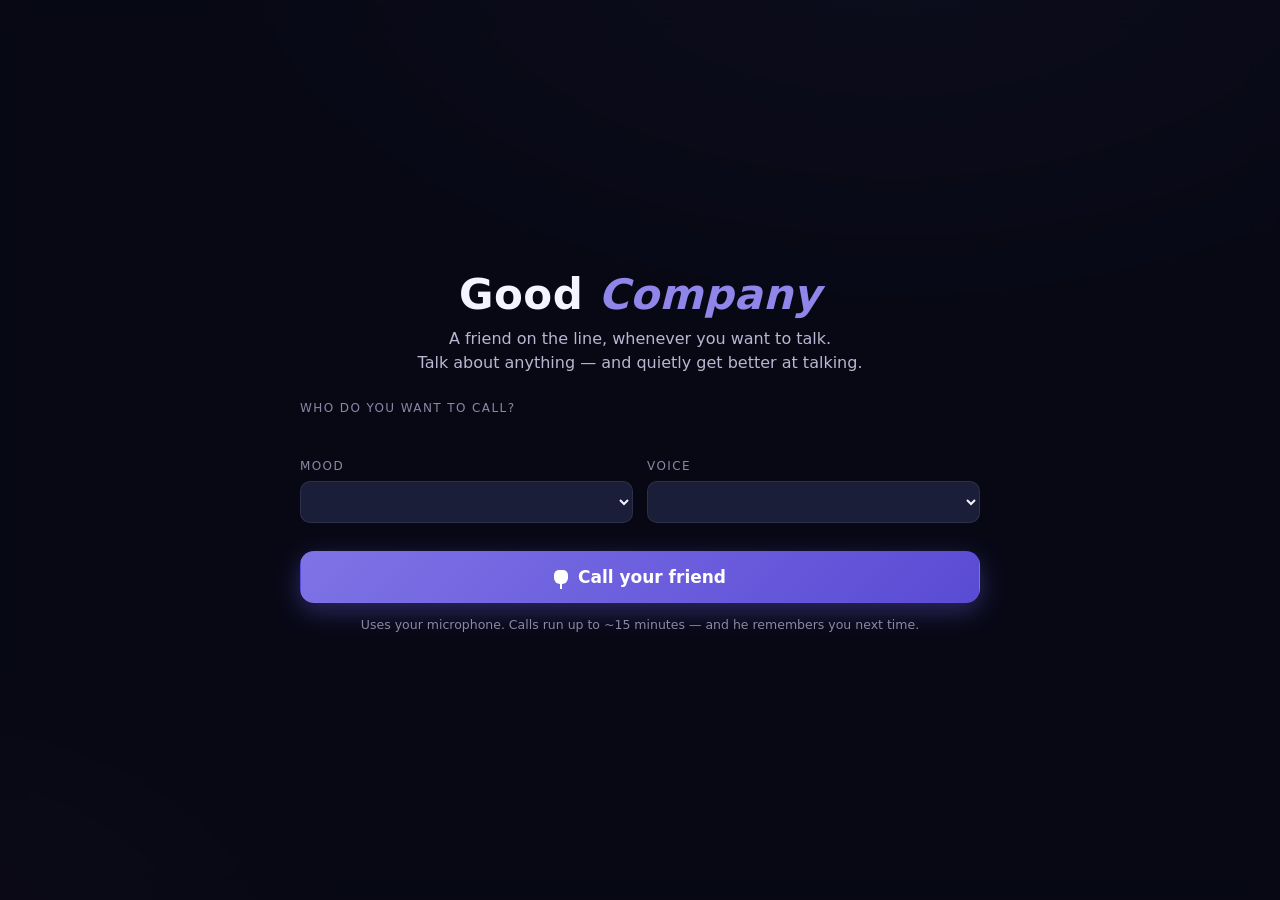
==== charisma-coach/frontend/index.html @ cf8d1d34 "Good Company: containerize for permanent hosting Adds a Dockerfile that runs the real FastAPI backen" ====
<!DOCTYPE html>
<html lang="en">
<head>
<meta charset="UTF-8" />
<meta name="viewport" content="width=device-width, initial-scale=1.0" />
<title>Good Company — a friend on the line</title>
<link rel="stylesheet" href="styles.css" />
<link rel="icon" href="data:image/svg+xml,<svg xmlns='http://www.w3.org/2000/svg' viewBox='0 0 100 100'><text y='.9em' font-size='90'>🎙️</text></svg>" />
</head>
<body>

<!-- ======================= SETUP OVERLAY ======================= -->
<div id="setup" class="overlay">
  <div class="setup-card">
    <div class="brand">
      <h1>Good <em>Company</em></h1>
      <p class="sub">A friend on the line, whenever you want to talk.<br/>
      Talk about anything — and quietly get better at talking.</p>
    </div>

    <div class="field">
      <label class="field-label">Who do you want to call?</label>
      <div id="persona-cards" class="persona-cards"><!-- filled from /api/config --></div>
    </div>

    <div class="field-row">
      <div class="field">
        <label class="field-label" for="scenario">Mood</label>
        <select id="scenario"></select>
      </div>
      <div class="field">
        <label class="field-label" for="voice">Voice</label>
        <select id="voice"></select>
      </div>
    </div>

    <div class="field hidden" id="passcode-field">
      <label class="field-label" for="passcode">Door code</label>
      <input id="passcode" type="password" inputmode="text" placeholder="the code you were given" autocomplete="current-password" />
    </div>

    <button id="start-btn" class="btn btn-primary btn-big">
      <span class="mic-glyph" aria-hidden="true"></span> <span id="start-label">Call your friend</span>
    </button>
    <p id="setup-note" class="setup-note">Uses your microphone. Calls run up to ~15 minutes — and he remembers you next time.</p>
  </div>
</div>

<!-- ======================= MAIN APP ======================= -->
<div id="app" class="app hidden">
  <header class="topbar">
    <div class="brand-inline">
      <span class="brand-name">Good <em>Company</em></span>
    </div>
    <div class="session-meta">
      <span id="coach-chip" class="chip chip-coach">—</span>
      <span id="scenario-chip" class="chip">—</span>
      <span id="timer" class="chip chip-timer" aria-label="session time">0:00</span>
      <span id="conn-status" class="chip chip-status" data-state="connecting">connecting…</span>
    </div>
  </header>

  <main class="layout">
    <!-- ------------ THE STAGE ------------ -->
    <section class="stage" aria-label="conversation stage">
      <div id="character" class="character-stage"></div>

      <div class="captions" aria-live="polite">
        <div id="caption-coach" class="caption caption-coach hidden">
          <span class="caption-who" id="caption-coach-name">COACH</span>
          <span class="caption-text"></span>
        </div>
        <div id="caption-user" class="caption caption-user hidden">
          <span class="caption-who">YOU</span>
          <span class="caption-text"></span>
        </div>
      </div>

      <div class="stage-controls">
        <button id="mute-btn" class="btn btn-round" title="Mute microphone" aria-pressed="false">
          <span class="mic-glyph"></span>
        </button>
        <button id="coach-read-btn" class="btn btn-pill" title="He'll tell you honestly, as a friend">
          How am I coming across?
        </button>
        <button id="end-btn" class="btn btn-pill btn-danger" title="Hang up and get his recap of the talk">
          Wrap up
        </button>
      </div>

      <form id="text-form" class="text-form" autocomplete="off">
        <input id="text-input" type="text" placeholder="…or type a line instead of speaking" />
      </form>
    </section>

    <!-- ------------ THE BOOTH (HUD) ------------ -->
    <aside class="booth" aria-label="charisma analysis">
      <nav class="booth-tabs" role="tablist">
        <button class="tab active" data-tab="coaching" role="tab">Vibes</button>
        <button class="tab" data-tab="transcript" role="tab">Transcript</button>
        <button class="tab" data-tab="history" role="tab">History</button>
      </nav>

      <div id="tab-coaching" class="tab-panel active" role="tabpanel">
        <div class="stat-tile viz-root">
          <div class="stat-label">Your vibe</div>
          <div class="stat-row">
            <div id="overall-value" class="stat-value">—</div>
            <div id="overall-delta" class="stat-delta"></div>
            <svg id="spark" class="spark" viewBox="0 0 120 36" preserveAspectRatio="none" aria-label="charisma trend"></svg>
          </div>
          <div class="stat-foot"><span id="turns-analyzed">0 turns analyzed</span> · <span id="filler-total">0 fillers</span></div>
        </div>

        <div id="meters" class="meters viz-root"><!-- six dimension meters --></div>

        <div class="feed-head">
          <span>Nudges — steal these</span>
          <span class="legend">
            <span class="key"><i class="dot dot-brand"></i>Brand</span>
            <span class="key"><i class="dot dot-ferguson"></i>Ferguson</span>
          </span>
        </div>
        <div id="feed" class="feed">
          <div class="feed-empty">Talk for a sentence or two and little nudges will start appearing here — tricks from the great charmers, matched to what you just said.</div>
        </div>
      </div>

      <div id="tab-transcript" class="tab-panel" role="tabpanel">
        <div id="transcript" class="transcript">
          <div class="feed-empty">Nothing yet — the conversation lands here as you go.</div>
        </div>
      </div>

      <div id="tab-history" class="tab-panel" role="tabpanel">
        <div class="table-wrap">
          <table id="history-table" class="history-table">
            <thead><tr>
              <th>Turn</th><th>Energy</th><th>Wit</th><th>Curiosity</th><th>Story</th><th>Confidence</th><th>Presence</th><th>Overall</th>
            </tr></thead>
            <tbody></tbody>
          </table>
          <div class="feed-empty" id="history-empty">Scored turns appear here as a table.</div>
        </div>
      </div>
    </aside>
  </main>

  <div id="toast" class="toast hidden"></div>
</div>

<!-- ======================= DEBRIEF OVERLAY ======================= -->
<div id="debrief" class="overlay hidden">
  <div class="debrief-card">
    <div class="debrief-head">
      <h2>The recap</h2>
      <div class="debrief-actions">
        <button id="debrief-copy" class="btn btn-pill">Copy</button>
        <button id="debrief-again" class="btn btn-pill btn-primary">Call again</button>
        <button id="debrief-close" class="btn btn-round" title="Close">✕</button>
      </div>
    </div>
    <div id="debrief-body" class="debrief-body"><div class="debrief-loading">He's thinking back over your talk…</div></div>
  </div>
</div>

<script src="audio.js"></script>
<script src="character.js"></script>
<script src="hud.js"></script>
<script src="app.js"></script>
</body>
</html>
---- charisma-coach/frontend/styles.css ----
/* ==========================================================================
   Charisma Gym — dark stage theme
   Data-viz roles follow the validated palette (dark surface #14162b):
   accent violet #9085e9 · Brand magenta #d55181 · Ferguson amber #c98500
   ========================================================================== */

:root {
  color-scheme: dark;
  --page:            #0b0d1d;
  --surface-1:       #14162b;   /* chart/panel surface (validator surface) */
  --surface-2:       #1b1e38;
  --text-primary:    #f4f3ff;
  --text-secondary:  #b9b7d1;
  --text-muted:      #8a88a6;
  --hairline:        rgba(255,255,255,0.08);
  --grid:            #262946;

  --accent:          #9085e9;   /* series: scores, coach */
  --accent-soft:     rgba(144,133,233,0.16);
  --brand-c:         #d55181;   /* Brand-school tag */
  --ferguson-c:      #c98500;   /* Ferguson-school tag */
  --user-c:          #c98500;   /* user's presence on stage (amber) */
  --good:            #0ca30c;
  --danger:          #e66767;

  --radius: 14px;
  --font: system-ui, -apple-system, "Segoe UI", sans-serif;
}

* { box-sizing: border-box; }
html, body { height: 100%; }
body {
  margin: 0;
  font-family: var(--font);
  background:
    radial-gradient(1200px 700px at 70% -10%, rgba(144,133,233,0.14), transparent 60%),
    radial-gradient(900px 600px at -10% 110%, rgba(213,81,129,0.10), transparent 55%),
    var(--page);
  color: var(--text-primary);
  overflow: hidden;
}
.hidden { display: none !important; }

/* ---------------- overlays ---------------- */
.overlay {
  position: fixed; inset: 0; z-index: 40;
  display: flex; align-items: center; justify-content: center;
  background: rgba(7,8,18,0.72);
  backdrop-filter: blur(14px);
  overflow-y: auto; padding: 24px;
}

/* ---------------- setup ---------------- */
.setup-card { width: min(680px, 94vw); }
.brand { text-align: center; margin-bottom: 26px; }
.brand h1 { font-size: 42px; margin: 14px 0 8px; letter-spacing: 0.5px; }
.brand h1 em, .brand-name em { font-style: italic; color: var(--accent); }
.brand .sub { color: var(--text-secondary); line-height: 1.5; margin: 0; }
.brand-mark {
  width: 58px; height: 58px; margin: 0 auto; border-radius: 50%;
  background: radial-gradient(circle at 32% 30%, #cfc9ff 0%, var(--accent) 38%, #4a3aa7 78%, #221c4e 100%);
  box-shadow: 0 0 34px rgba(144,133,233,0.55), inset 0 0 12px rgba(255,255,255,0.25);
}
.brand-mark.small { width: 26px; height: 26px; margin: 0; box-shadow: 0 0 14px rgba(144,133,233,0.5); }

.field { margin: 18px 0; min-width: 0; }
.field-row { display: flex; gap: 14px; }
.field-row .field { flex: 1; }
.field-label {
  display: block; font-size: 12px; text-transform: uppercase; letter-spacing: 1.4px;
  color: var(--text-muted); margin-bottom: 8px;
}
select, input[type="text"], input[type="password"] {
  width: 100%; padding: 11px 12px; border-radius: 10px;
  background: var(--surface-2); color: var(--text-primary);
  border: 1px solid var(--hairline); font-size: 14px; font-family: inherit;
}
select:focus, input:focus { outline: 2px solid var(--accent-soft); border-color: var(--accent); }

.persona-cards { display: grid; grid-template-columns: repeat(3, 1fr); gap: 12px; }
.persona-card {
  padding: 14px; border-radius: var(--radius); cursor: pointer; text-align: left;
  background: var(--surface-1); border: 1px solid var(--hairline);
  transition: transform .15s ease, border-color .15s ease, box-shadow .15s ease;
  font-family: inherit; color: var(--text-primary);
}
.persona-card:hover { transform: translateY(-2px); }
.persona-card.selected {
  border-color: var(--accent);
  box-shadow: 0 0 0 1px var(--accent), 0 10px 30px rgba(144,133,233,0.18);
}
.persona-card { text-align: center; }
.persona-card .p-name { font-weight: 700; font-size: 15px; margin-bottom: 4px; }
.persona-card .p-tag { font-size: 12px; color: var(--text-secondary); line-height: 1.45; }
.card-avatar {
  width: 84px; height: 84px; margin: 0 auto 10px; border-radius: 50%;
  overflow: hidden; position: relative;
  background: radial-gradient(circle at 50% 34%, #262a52 0%, #171a33 70%, #12142a 100%);
  border: 1px solid var(--hairline);
}
.persona-card.selected .card-avatar { border-color: var(--accent); box-shadow: 0 0 18px rgba(144,133,233,0.35); }
.card-avatar .char-svg {
  position: absolute; left: 50%; top: 58%;
  height: 210%; width: auto; transform: translate(-50%, -50%);
  filter: none;
}

/* ---------------- buttons ---------------- */
.btn {
  font-family: inherit; cursor: pointer; border: 1px solid var(--hairline);
  background: var(--surface-2); color: var(--text-primary);
  transition: transform .12s ease, background .12s ease, box-shadow .12s ease;
}
.btn:hover { transform: translateY(-1px); background: #23264a; }
.btn:active { transform: translateY(0); }
.btn-primary {
  background: linear-gradient(135deg, #7f73e6, #5a4bd4);
  border-color: transparent; color: #fff;
  box-shadow: 0 8px 26px rgba(105,90,220,0.4);
}
.btn-primary:hover { background: linear-gradient(135deg, #8b80ef, #6557dd); }
.btn-big { width: 100%; padding: 15px; font-size: 17px; font-weight: 700; border-radius: var(--radius); margin-top: 10px;
  display: flex; align-items: center; justify-content: center; gap: 10px; }
.btn-pill { border-radius: 999px; padding: 10px 18px; font-size: 13.5px; font-weight: 600; }
.btn-round { border-radius: 50%; width: 46px; height: 46px; display: inline-flex; align-items: center; justify-content: center; font-size: 15px; }
.btn-danger { border-color: rgba(230,103,103,0.4); color: #ffb4b4; }
.btn-danger:hover { background: rgba(230,103,103,0.12); }
.btn[aria-pressed="true"] { background: rgba(230,103,103,0.18); border-color: var(--danger); }
.setup-note { text-align: center; color: var(--text-muted); font-size: 12.5px; margin-top: 14px; }

.mic-glyph {
  display: inline-block; width: 14px; height: 14px; border-radius: 5px 5px 6px 6px;
  background: currentColor;
  position: relative;
}
.mic-glyph::after {
  content: ""; position: absolute; left: 50%; top: 100%; width: 2px; height: 5px;
  background: currentColor; transform: translateX(-50%);
}

/* ---------------- app shell ---------------- */
.app { display: flex; flex-direction: column; height: 100vh; height: 100dvh; }
.topbar {
  display: flex; justify-content: space-between; align-items: center;
  padding: 12px 20px; border-bottom: 1px solid var(--hairline);
}
.brand-inline { display: flex; align-items: center; gap: 10px; font-weight: 700; font-size: 15px; }
.session-meta { display: flex; gap: 8px; align-items: center; flex-wrap: wrap; }
.chip {
  font-size: 12px; padding: 5px 11px; border-radius: 999px;
  background: var(--surface-1); border: 1px solid var(--hairline); color: var(--text-secondary);
}
.chip-coach { color: var(--text-primary); border-color: rgba(144,133,233,0.45); }
.chip-timer { font-variant-numeric: tabular-nums; }
.chip-status[data-state="connected"] { color: #7fdc7f; border-color: rgba(12,163,12,0.45); }
.chip-status[data-state="connecting"] { color: var(--ferguson-c); }
.chip-status[data-state="ended"], .chip-status[data-state="error"] { color: #ffb4b4; }

.layout {
  flex: 1; display: grid; grid-template-columns: 1fr 420px; min-height: 0;
}

/* ---------------- stage ---------------- */
.stage { position: relative; display: flex; flex-direction: column; min-width: 0; }
.character-stage {
  position: absolute; inset: 0 0 185px 0;
  display: flex; align-items: center; justify-content: center;
  pointer-events: none;
}
.char-svg {
  height: min(72vh, 540px); width: auto; max-width: 94%;
  filter: drop-shadow(0 26px 60px rgba(0,0,0,0.5));
}

.captions {
  position: absolute; left: 0; right: 0; bottom: 148px;
  display: flex; flex-direction: column; gap: 10px; align-items: center;
  padding: 0 40px; pointer-events: none;
}
.caption {
  max-width: 720px; padding: 10px 16px; border-radius: 12px;
  background: rgba(11,13,29,0.82); border: 1px solid var(--hairline);
  font-size: 15px; line-height: 1.5; color: var(--text-primary);
  backdrop-filter: blur(6px);
}
.caption-who {
  display: inline-block; font-size: 10px; font-weight: 800; letter-spacing: 1.6px;
  margin-right: 9px; vertical-align: 1px;
}
.caption-coach .caption-who { color: var(--accent); }
.caption-user  .caption-who { color: var(--user-c); }

.stage-controls {
  position: absolute; left: 0; right: 0; bottom: 84px;
  display: flex; gap: 12px; justify-content: center; align-items: center;
}
.text-form { position: absolute; left: 0; right: 0; bottom: 26px; display: flex; justify-content: center; }
.text-form input { max-width: 480px; background: rgba(20,22,43,0.85); }

/* ---------------- booth (HUD) ---------------- */
.booth {
  border-left: 1px solid var(--hairline);
  background: linear-gradient(180deg, rgba(20,22,43,0.6), rgba(11,13,29,0.4));
  display: flex; flex-direction: column; min-height: 0;
}
.booth-tabs { display: flex; gap: 4px; padding: 10px 12px 0; border-bottom: 1px solid var(--hairline); }
.tab {
  font-family: inherit; font-size: 13px; font-weight: 600; color: var(--text-muted);
  background: none; border: none; cursor: pointer; padding: 9px 13px;
  border-bottom: 2px solid transparent;
}
.tab.active { color: var(--text-primary); border-bottom-color: var(--accent); }
.tab-panel { display: none; flex: 1; min-height: 0; overflow-y: auto; padding: 14px; }
.tab-panel.active { display: block; }

/* stat tile */
.stat-tile {
  background: var(--surface-1); border: 1px solid var(--hairline);
  border-radius: var(--radius); padding: 14px 16px; margin-bottom: 12px;
}
.stat-label { font-size: 12px; color: var(--text-muted); letter-spacing: 0.6px; }
.stat-row { display: flex; align-items: flex-end; gap: 12px; margin-top: 4px; }
.stat-value { font-size: 48px; font-weight: 650; line-height: 1; }
.stat-delta { font-size: 13px; font-weight: 700; padding-bottom: 6px; }
.stat-delta.up { color: var(--good); }
.stat-delta.down { color: var(--danger); }
.spark { flex: 1; height: 36px; min-width: 60px; }
.stat-foot { margin-top: 8px; font-size: 12px; color: var(--text-muted); }

/* dimension meters */
.meters {
  background: var(--surface-1); border: 1px solid var(--hairline);
  border-radius: var(--radius); padding: 12px 16px 14px; margin-bottom: 12px;
}
.meter { display: grid; grid-template-columns: 118px 1fr 34px; gap: 10px; align-items: center; padding: 6px 0; }
.meter-name { font-size: 12.5px; color: var(--text-secondary); }
.meter-track {
  height: 10px; border-radius: 0 4px 4px 0;
  background: var(--accent-soft); position: relative; overflow: hidden;
}
.meter-fill {
  position: absolute; inset: 0 auto 0 0; width: 0%;
  background: var(--accent); border-radius: 0 4px 4px 0;
  transition: width .7s cubic-bezier(.22,1,.36,1);
}
.meter-val { font-size: 12.5px; color: var(--text-primary); text-align: right; font-variant-numeric: tabular-nums; }

/* feed */
.feed-head {
  display: flex; justify-content: space-between; align-items: center;
  font-size: 12px; color: var(--text-muted); letter-spacing: 0.6px; margin: 14px 2px 8px;
}
.legend { display: flex; gap: 10px; }
.key { display: inline-flex; align-items: center; gap: 5px; color: var(--text-secondary); font-size: 11.5px; }
.dot { width: 9px; height: 9px; border-radius: 50%; display: inline-block; }
.dot-brand { background: var(--brand-c); }
.dot-ferguson { background: var(--ferguson-c); }

.feed { display: flex; flex-direction: column; gap: 10px; }
.feed-empty { color: var(--text-muted); font-size: 13px; padding: 14px 4px; line-height: 1.5; }
.tip-card {
  background: var(--surface-1); border: 1px solid var(--hairline);
  border-left: 3px solid var(--accent);
  border-radius: 10px; padding: 11px 13px; animation: rise .35s ease;
}
.tip-card.src-brand { border-left-color: var(--brand-c); }
.tip-card.src-ferguson { border-left-color: var(--ferguson-c); }
.tip-top { display: flex; align-items: center; gap: 8px; margin-bottom: 6px; }
.tip-technique { font-size: 13px; font-weight: 700; }
.tip-badge {
  font-size: 9.5px; font-weight: 800; letter-spacing: 1.2px; padding: 2.5px 7px;
  border-radius: 999px; border: 1px solid;
}
.src-brand .tip-badge { color: #f0a2c0; border-color: rgba(213,81,129,0.5); background: rgba(213,81,129,0.12); }
.src-ferguson .tip-badge { color: #ecc06a; border-color: rgba(201,133,0,0.5); background: rgba(201,133,0,0.12); }
.tip-score { margin-left: auto; font-size: 12px; color: var(--text-muted); font-variant-numeric: tabular-nums; }
.tip-text { font-size: 13px; color: var(--text-secondary); line-height: 1.5; }
.tip-strength { font-size: 12px; color: var(--text-muted); margin-top: 6px; line-height: 1.45; }
.tip-strength b { color: #9fdc9f; font-weight: 600; }
@keyframes rise { from { opacity: 0; transform: translateY(8px); } to { opacity: 1; transform: none; } }

/* transcript */
.transcript { display: flex; flex-direction: column; gap: 8px; }
.t-line { font-size: 13.5px; line-height: 1.55; padding: 8px 11px; border-radius: 10px; max-width: 94%; }
.t-user { background: rgba(201,133,0,0.10); border: 1px solid rgba(201,133,0,0.22); align-self: flex-end; }
.t-coach { background: var(--surface-1); border: 1px solid var(--hairline); align-self: flex-start; }
.t-who { font-size: 10px; font-weight: 800; letter-spacing: 1.4px; display: block; margin-bottom: 3px; }
.t-user .t-who { color: var(--user-c); }
.t-coach .t-who { color: var(--accent); }

/* history table */
.table-wrap { overflow-x: auto; }
.history-table { width: 100%; border-collapse: collapse; font-size: 12px; }
.history-table th, .history-table td {
  padding: 7px 8px; text-align: right; border-bottom: 1px solid var(--grid);
  font-variant-numeric: tabular-nums; color: var(--text-secondary);
}
.history-table th { color: var(--text-muted); font-weight: 600; font-size: 11px; letter-spacing: 0.4px; }
.history-table th:first-child, .history-table td:first-child {
  text-align: left; max-width: 130px; overflow: hidden; text-overflow: ellipsis; white-space: nowrap; color: var(--text-primary);
}

/* toast */
.toast {
  position: fixed; bottom: 24px; left: 50%; transform: translateX(-50%);
  background: var(--surface-2); border: 1px solid var(--hairline); color: var(--text-primary);
  padding: 11px 18px; border-radius: 12px; font-size: 13.5px; z-index: 60;
  box-shadow: 0 12px 34px rgba(0,0,0,0.5); max-width: 80vw;
}
.toast.error { border-color: rgba(230,103,103,0.5); }

/* ---------------- debrief ---------------- */
.debrief-card {
  width: min(760px, 94vw); max-height: 88vh; display: flex; flex-direction: column;
  background: var(--surface-1); border: 1px solid var(--hairline);
  border-radius: 18px; box-shadow: 0 30px 80px rgba(0,0,0,0.6);
}
.debrief-head {
  display: flex; justify-content: space-between; align-items: center;
  padding: 16px 22px; border-bottom: 1px solid var(--hairline);
}
.debrief-head h2 { margin: 0; font-size: 19px; }
.debrief-actions { display: flex; gap: 8px; }
.debrief-body { padding: 10px 26px 26px; overflow-y: auto; line-height: 1.65; color: var(--text-secondary); }
.debrief-loading { padding: 30px 0; color: var(--text-muted); text-align: center; }
.debrief-body h1 { font-size: 24px; color: var(--text-primary); }
.debrief-body h2 { font-size: 16px; color: var(--text-primary); margin-top: 26px; letter-spacing: 0.3px; }
.debrief-body strong { color: var(--text-primary); }
.debrief-body table { border-collapse: collapse; width: 100%; margin: 10px 0; font-size: 13.5px; }
.debrief-body th, .debrief-body td { border-bottom: 1px solid var(--grid); padding: 7px 10px; text-align: left; }
.debrief-body th { color: var(--text-muted); font-size: 12px; }
.debrief-body li { margin: 6px 0; }
.debrief-body blockquote { border-left: 3px solid var(--accent); margin: 10px 0; padding: 2px 14px; color: var(--text-primary); font-style: italic; }

/* responsive */
@media (max-width: 980px) {
  body { overflow: auto; }
  .layout { grid-template-columns: 1fr; grid-template-rows: 68vh auto; grid-template-rows: 68dvh auto; }
  .booth { border-left: none; border-top: 1px solid var(--hairline); }
  .persona-cards { grid-template-columns: 1fr; }
}
@media (max-width: 560px) {
  .brand h1 { font-size: 32px; }
  .topbar { padding: 10px 12px; }
  .session-meta { gap: 5px; }
  .chip { padding: 4px 8px; font-size: 11px; }
  .captions { bottom: 132px; padding: 0 14px; }
  .caption { font-size: 13.5px; padding: 8px 12px; }
  .caption .caption-text { display: -webkit-box; -webkit-line-clamp: 4; -webkit-box-orient: vertical; overflow: hidden; }
  .character-stage { inset: 0 0 200px 0; }
  .char-svg { height: min(48vh, 420px); }
  .stage-controls { bottom: 76px; gap: 8px; }
  .btn-pill { padding: 9px 13px; font-size: 12.5px; }
  .btn-round { width: 42px; height: 42px; }
  .text-form { bottom: 20px; padding: 0 14px; }
  .text-form input { font-size: 16px; } /* stops iOS zoom-on-focus */
  .stat-value { font-size: 40px; }
  .meter { grid-template-columns: 96px 1fr 30px; }
  .field-row { flex-direction: column; gap: 0; }
}
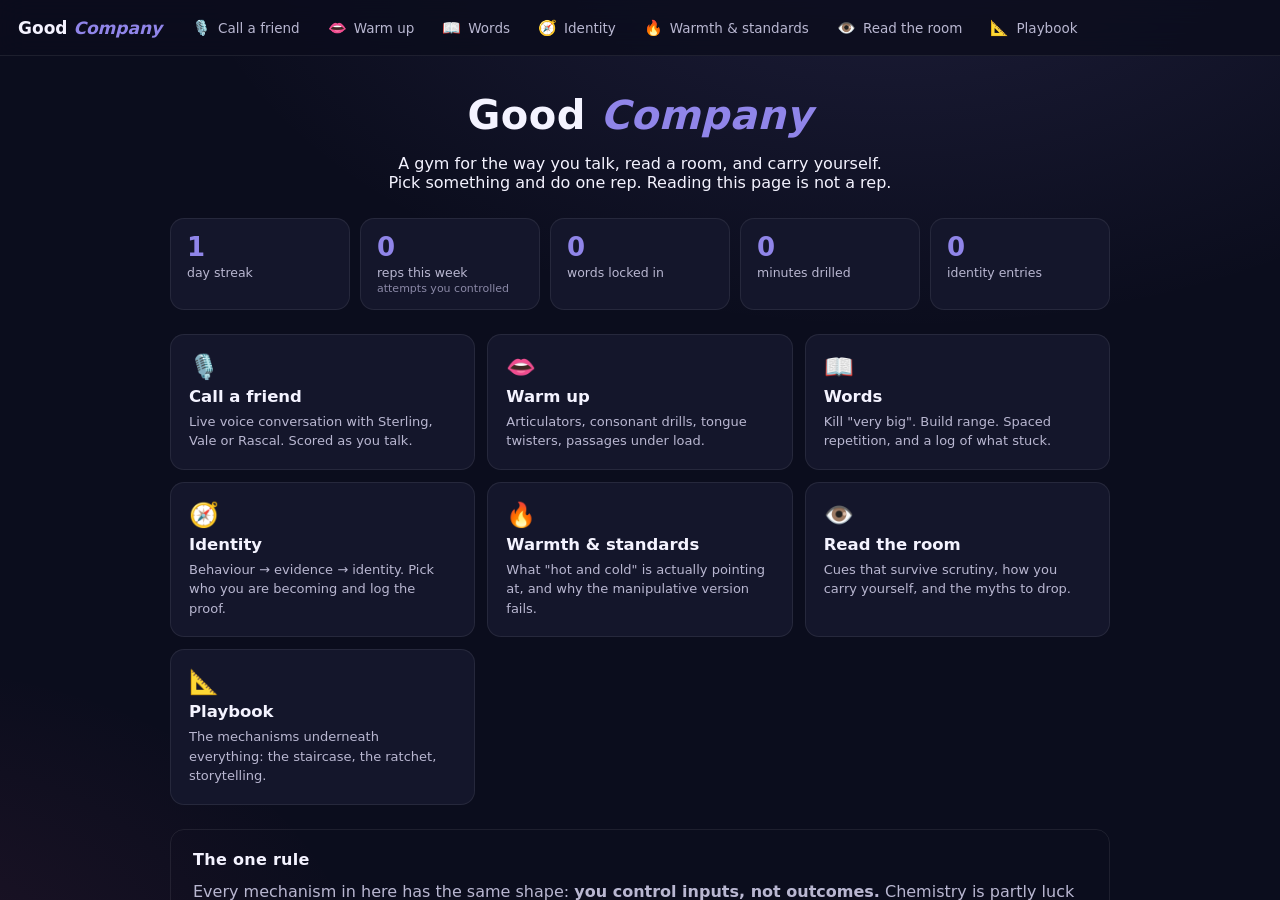
==== commit 1034d023: "Grow Good Company from a call app into a full charisma gym The voice call is now one module of seven" ====
--- a/charisma-coach/frontend/index.html
+++ b/charisma-coach/frontend/index.html
@@ -9,9 +9,22 @@
 </head>
 <body>
 
+<!-- ======================= TOP NAV ======================= -->
+<header id="gym-nav" class="topnav"></header>
+
+<!-- ======================= SCREENS ======================= -->
+<main id="hub"          class="screen"></main>
+<main id="mod-warmup"   class="screen hidden"></main>
+<main id="mod-vocab"    class="screen hidden"></main>
+<main id="mod-identity" class="screen hidden"></main>
+<main id="mod-warmth"   class="screen hidden"></main>
+<main id="mod-body"     class="screen hidden"></main>
+<main id="mod-playbook" class="screen hidden"></main>
+
 <!-- ======================= SETUP OVERLAY ======================= -->
-<div id="setup" class="overlay">
+<div id="setup" class="overlay hidden">
   <div class="setup-card">
+    <a class="back-link" data-go="hub" href="#hub">← everything else</a>
     <div class="brand">
       <h1>Good <em>Company</em></h1>
       <p class="sub">A friend on the line, whenever you want to talk.<br/>
@@ -164,9 +177,13 @@
   </div>
 </div>
 
+<script src="content-voice.js"></script>
+<script src="content-read.js"></script>
+<script src="store.js"></script>
 <script src="audio.js"></script>
 <script src="character.js"></script>
 <script src="hud.js"></script>
+<script src="gym.js"></script>
 <script src="app.js"></script>
 </body>
 </html>
--- a/charisma-coach/frontend/styles.css
+++ b/charisma-coach/frontend/styles.css
@@ -358,3 +358,296 @@
   .meter { grid-template-columns: 96px 1fr 30px; }
   .field-row { flex-direction: column; gap: 0; }
 }
+
+/* ==========================================================================
+   GYM SHELL — top nav, screens, hub, and the training modules.
+   Appended when Good Company grew from a call app into a full gym.
+   ========================================================================== */
+
+.topnav {
+  position: fixed; top: 0; left: 0; right: 0; z-index: 30;
+  display: flex; align-items: center; gap: 18px;
+  padding: 0 18px; height: 56px;
+  background: rgba(11,13,29,0.82);
+  backdrop-filter: blur(14px);
+  border-bottom: 1px solid var(--hairline);
+  overflow-x: auto; scrollbar-width: none;
+}
+.topnav::-webkit-scrollbar { display: none; }
+body.in-call .topnav { display: none; }
+
+.navhome { text-decoration: none; color: var(--text-primary); white-space: nowrap; }
+.navhome .brand-name { font-size: 17px; font-weight: 700; }
+.navlinks { display: flex; gap: 4px; align-items: center; }
+.navlink {
+  display: flex; align-items: center; gap: 7px;
+  padding: 7px 12px; border-radius: 999px;
+  color: var(--text-secondary); text-decoration: none;
+  font-size: 13.5px; white-space: nowrap; transition: background .15s, color .15s;
+}
+.navlink:hover { background: var(--surface-2); color: var(--text-primary); }
+.navlink.active { background: var(--accent-soft); color: var(--text-primary); }
+.navicon { font-size: 15px; }
+
+.screen {
+  position: fixed; inset: 56px 0 0 0; z-index: 10;
+  overflow-y: auto; overscroll-behavior: contain;
+}
+.wrap { width: min(940px, 92vw); margin: 0 auto; padding: 30px 0 90px; }
+
+.hub-head { text-align: center; margin-bottom: 26px; }
+.hub-head h1 { font-size: 40px; margin: 6px 0 10px; letter-spacing: .5px; }
+.hub-head h1 em { font-style: italic; color: var(--accent); }
+
+/* ---- stat strip ---- */
+.stat-strip { display: flex; flex-wrap: wrap; gap: 10px; margin-bottom: 24px; }
+.stat-mini {
+  flex: 1 1 150px; background: var(--surface-1); border: 1px solid var(--hairline);
+  border-radius: var(--radius); padding: 14px 16px;
+}
+.stat-mini-v { font-size: 26px; font-weight: 700; color: var(--accent); line-height: 1.1; }
+.stat-mini-l { font-size: 12.5px; color: var(--text-secondary); margin-top: 3px; }
+.stat-mini-s { font-size: 11px; color: var(--text-muted); margin-top: 2px; }
+
+/* ---- module cards ---- */
+.module-grid {
+  display: grid; grid-template-columns: repeat(auto-fill, minmax(232px, 1fr));
+  gap: 12px; margin-bottom: 24px;
+}
+.module-card {
+  display: flex; flex-direction: column; gap: 6px; text-align: left;
+  background: var(--surface-1); border: 1px solid var(--hairline);
+  border-radius: var(--radius); padding: 18px; cursor: pointer;
+  color: var(--text-primary); font-family: var(--font);
+  transition: border-color .15s, transform .12s, background .15s;
+}
+.module-card:hover { border-color: var(--accent); transform: translateY(-2px); background: var(--surface-2); }
+.mod-icon { font-size: 24px; }
+.mod-name { font-size: 16.5px; font-weight: 650; }
+.mod-blurb { font-size: 13px; color: var(--text-secondary); line-height: 1.5; }
+
+/* ---- module heads + panels ---- */
+.mod-head { display: flex; gap: 16px; align-items: flex-start; margin-bottom: 22px; }
+.mod-head-icon { font-size: 34px; line-height: 1; }
+.mod-head h2 { margin: 0 0 6px; font-size: 27px; }
+.mod-head .sub { margin: 0; color: var(--text-secondary); line-height: 1.6; font-size: 14.5px; }
+
+.panel {
+  background: var(--surface-1); border: 1px solid var(--hairline);
+  border-radius: var(--radius); padding: 20px 22px; margin-bottom: 14px;
+}
+.panel.soft { background: transparent; }
+.panel h3 { margin: 0 0 10px; font-size: 16px; letter-spacing: .3px; }
+.panel p { line-height: 1.65; color: var(--text-secondary); margin: 0 0 10px; }
+.fine { font-size: 12.8px; color: var(--text-muted); line-height: 1.6; }
+.fine.warn { color: #e0b070; }
+.key-line {
+  border-left: 3px solid var(--accent); padding-left: 12px;
+  color: var(--text-primary) !important; font-size: 14.5px; margin-top: 12px !important;
+}
+.danger-panel { border-color: rgba(230,103,103,0.32); }
+.bullets { margin: 8px 0; padding-left: 20px; color: var(--text-secondary); line-height: 1.7; }
+.row-btns { display: flex; gap: 8px; flex-wrap: wrap; margin-top: 10px; }
+.back-link { display: inline-block; margin-bottom: 12px; color: var(--text-muted); text-decoration: none; font-size: 13px; }
+.back-link:hover { color: var(--accent); }
+.btn-mini {
+  padding: 5px 11px; font-size: 12px; border-radius: 999px;
+  background: var(--surface-2); border: 1px solid var(--hairline); color: var(--text-secondary);
+  cursor: pointer; font-family: var(--font);
+}
+.btn-mini:hover { border-color: var(--accent); color: var(--text-primary); }
+.chip-mini {
+  font-size: 11px; padding: 2px 8px; border-radius: 999px;
+  background: var(--surface-2); color: var(--text-secondary); border: 1px solid var(--hairline);
+  white-space: nowrap;
+}
+.data-box {
+  width: 100%; min-height: 130px; margin-top: 10px; padding: 10px;
+  background: var(--page); color: var(--text-secondary);
+  border: 1px solid var(--hairline); border-radius: 10px;
+  font-family: ui-monospace, Menlo, monospace; font-size: 11.5px;
+}
+
+/* ---- drills / warm up ---- */
+.drill { padding: 13px 0; border-bottom: 1px solid var(--hairline); }
+.drill:last-child { border-bottom: 0; padding-bottom: 0; }
+.drill-head { display: flex; align-items: center; gap: 9px; margin-bottom: 5px; }
+.drill-cue { color: var(--text-primary) !important; font-size: 14.5px; }
+.passage {
+  margin: 8px 0 0; padding: 12px 15px; border-left: 3px solid var(--accent);
+  background: var(--surface-2); border-radius: 0 10px 10px 0;
+  color: var(--text-primary); line-height: 1.75; font-size: 15px;
+}
+.tw-filter { display: flex; gap: 6px; margin-bottom: 12px; flex-wrap: wrap; }
+.tw-lv { padding: 5px 13px; font-size: 12.5px; }
+.tw-lv.active { background: var(--accent-soft); border-color: var(--accent); color: var(--text-primary); }
+.tw { padding: 11px 0; border-bottom: 1px solid var(--hairline); }
+.tw:last-child { border-bottom: 0; }
+.tw-meta { display: flex; gap: 9px; align-items: center; margin-bottom: 4px; }
+.tw-focus { font-size: 11.5px; color: var(--text-muted); }
+.tw-text { font-size: 16px; line-height: 1.6; color: var(--text-primary); }
+
+.run-panel { border-color: rgba(144,133,233,0.3); }
+.run-stage { min-height: 132px; display: flex; flex-direction: column; justify-content: center; text-align: center; padding: 14px 0; }
+.run-idle, .run-done { color: var(--text-muted); font-size: 14px; }
+.run-done { color: var(--accent); font-size: 15.5px; }
+.run-title { font-size: 13px; color: var(--text-secondary); letter-spacing: .6px; text-transform: uppercase; }
+.run-count { font-size: 46px; font-weight: 700; color: var(--accent); line-height: 1.15; }
+.run-body { font-size: 15px; color: var(--text-primary); line-height: 1.65; max-width: 620px; margin: 0 auto; }
+.run-body .passage { text-align: left; }
+
+/* ---- vocabulary ---- */
+.upgrade-grid { display: grid; gap: 8px; }
+.upgrade {
+  display: grid; grid-template-columns: minmax(96px, 150px) 20px 1fr;
+  gap: 10px; align-items: baseline; padding: 9px 0; border-bottom: 1px solid var(--hairline);
+}
+.upgrade:last-child { border-bottom: 0; }
+.up-weak { color: var(--text-muted); text-decoration: line-through; font-size: 13.5px; }
+.up-arrow { color: var(--accent); }
+.up-strong { color: var(--text-primary); font-size: 14.5px; }
+.up-strong em { font-style: normal; }
+.up-strong em + em::before { content: ''; }
+
+.word-list { margin-top: 14px; }
+.wordrow { padding: 12px 0; border-bottom: 1px solid var(--hairline); }
+.wordrow:last-child { border-bottom: 0; }
+.wordrow-top { display: flex; gap: 8px; align-items: center; font-size: 16px; }
+.wordrow-mean { color: var(--text-secondary); font-size: 14px; margin-top: 3px; }
+.wordrow-ex { color: var(--text-muted); font-size: 13.5px; font-style: italic; margin-top: 4px; }
+
+.card {
+  background: var(--surface-2); border: 1px solid var(--hairline); border-radius: var(--radius);
+  padding: 26px 20px; text-align: center; margin-bottom: 12px;
+}
+.card.done { color: var(--accent); font-size: 15px; }
+.card-count { font-size: 11.5px; color: var(--text-muted); }
+.card-word { font-size: 30px; font-weight: 700; margin: 8px 0 10px; }
+.card-prompt { color: var(--text-muted); font-size: 13.5px; margin-bottom: 12px; }
+.card-mean { color: var(--text-primary); font-size: 15.5px; }
+.card-ex { color: var(--text-muted); font-style: italic; font-size: 14px; margin-top: 8px; }
+.card .row-btns { justify-content: center; }
+.learned-wrap { display: flex; flex-wrap: wrap; gap: 6px; margin-top: 10px; }
+.learned-chip {
+  font-size: 12.5px; padding: 4px 11px; border-radius: 999px;
+  background: rgba(12,163,12,0.14); border: 1px solid rgba(12,163,12,0.4); color: #7fd77f;
+}
+
+/* ---- identity ---- */
+.loop { display: grid; gap: 12px; }
+.loop-step { display: flex; gap: 13px; align-items: flex-start; }
+.loop-n, .story-n {
+  flex: 0 0 26px; height: 26px; border-radius: 50%;
+  background: var(--accent-soft); color: var(--accent);
+  display: flex; align-items: center; justify-content: center;
+  font-size: 12.5px; font-weight: 700;
+}
+.loop-step p, .story-part p { margin: 3px 0 0; }
+.story-part { display: flex; gap: 13px; align-items: flex-start; padding: 11px 0; border-bottom: 1px solid var(--hairline); }
+.story-part:last-child { border-bottom: 0; }
+
+.ladder { border: 1px solid var(--hairline); border-radius: 12px; margin-bottom: 9px; overflow: hidden; }
+.ladder.on { border-color: var(--accent); }
+.ladder-head {
+  width: 100%; display: flex; align-items: center; gap: 11px; text-align: left;
+  padding: 14px 16px; background: transparent; border: 0; cursor: pointer;
+  color: var(--text-primary); font-family: var(--font); font-size: 14.5px;
+}
+.ladder-head:hover { background: var(--surface-2); }
+.ladder-check { color: var(--accent); font-size: 15px; }
+.ladder-name { flex: 1; }
+.rungs { padding: 4px 16px 16px; }
+.rung { display: flex; align-items: center; gap: 11px; padding: 8px 0; border-bottom: 1px solid var(--hairline); }
+.rung-n {
+  flex: 0 0 21px; height: 21px; border-radius: 50%; background: var(--surface-2);
+  display: flex; align-items: center; justify-content: center;
+  font-size: 11px; color: var(--text-muted);
+}
+.rung-t { flex: 1; font-size: 13.8px; color: var(--text-secondary); line-height: 1.55; }
+.rung-free { display: flex; gap: 8px; margin-top: 11px; }
+.rung-input {
+  flex: 1; padding: 8px 12px; border-radius: 999px; font-size: 13px;
+  background: var(--page); border: 1px solid var(--hairline); color: var(--text-primary);
+  font-family: var(--font);
+}
+.rung-input:focus { outline: none; border-color: var(--accent); }
+
+.evidence { display: grid; gap: 9px; margin-top: 10px; }
+.ev { display: flex; gap: 12px; padding: 10px 0; border-bottom: 1px solid var(--hairline); }
+.ev:last-child { border-bottom: 0; }
+.ev-day { flex: 0 0 84px; font-size: 11.5px; color: var(--text-muted); padding-top: 2px; }
+.ev-text { font-size: 14px; color: var(--text-primary); line-height: 1.55; }
+.ev-id { font-size: 11.5px; color: var(--accent); margin-top: 3px; }
+
+/* ---- warmth & standards ---- */
+.axis-note { display: grid; grid-template-columns: 1fr 1fr; gap: 18px; margin-bottom: 16px; }
+.quad { display: grid; grid-template-columns: 1fr 1fr; gap: 10px; }
+.quad-cell {
+  background: var(--surface-2); border: 1px solid var(--hairline);
+  border-radius: 12px; padding: 15px;
+}
+.quad-cell.target { border-color: var(--accent); background: var(--accent-soft); }
+.quad-name { font-size: 15.5px; font-weight: 650; margin-bottom: 3px; }
+.quad-axes { font-size: 11px; color: var(--text-muted); letter-spacing: .4px; text-transform: uppercase; margin-bottom: 7px; }
+.quad-read { font-size: 13.5px; color: var(--text-secondary); line-height: 1.6; }
+.move { padding: 13px 0; border-bottom: 1px solid var(--hairline); }
+.move:last-child { border-bottom: 0; }
+.move-head { display: flex; gap: 9px; align-items: center; margin-bottom: 5px; }
+.axis-warmth { border-color: var(--brand-c) !important; color: #f0a0bf !important; }
+.axis-standards { border-color: var(--ferguson-c) !important; color: #e5b76a !important; }
+.axis-both { border-color: var(--accent) !important; color: var(--accent) !important; }
+
+/* ---- reading / cues / myths ---- */
+.tier {
+  font-size: 10.5px; text-transform: uppercase; letter-spacing: .7px;
+  padding: 2px 8px; border-radius: 999px; font-weight: 700; white-space: nowrap;
+}
+.tier-solid { background: rgba(12,163,12,0.16); color: #7fd77f; }
+.tier-mixed { background: rgba(201,133,0,0.18); color: #e5b76a; }
+.tier-weak  { background: rgba(138,136,166,0.18); color: var(--text-muted); }
+.tier-myth  { background: rgba(230,103,103,0.18); color: #f09090; }
+
+.cue { padding: 13px 0; border-bottom: 1px solid var(--hairline); }
+.cue:last-child { border-bottom: 0; }
+.cue-head { display: flex; gap: 10px; align-items: baseline; margin-bottom: 5px; }
+.cue-head strong { font-size: 14.5px; }
+.cue-read { color: var(--text-primary); font-size: 14px; margin-bottom: 4px; }
+
+.myth { padding: 15px 0; border-bottom: 1px solid var(--hairline); }
+.myth:last-child { border-bottom: 0; }
+.myth-head { display: flex; gap: 10px; align-items: baseline; margin-bottom: 5px; }
+.myth-head strong { font-size: 15px; }
+.instead {
+  margin-top: 8px; padding: 9px 13px; background: var(--surface-2);
+  border-radius: 10px; font-size: 13.8px; color: var(--text-secondary); line-height: 1.6;
+}
+.instead strong { color: var(--text-primary); }
+
+.mech { padding: 17px 0; border-bottom: 1px solid var(--hairline); }
+.mech:last-child { border-bottom: 0; }
+.mech-head { display: flex; gap: 10px; align-items: baseline; margin-bottom: 6px; }
+.mech-head strong { font-size: 16.5px; }
+.mech-claim { color: var(--text-primary); font-size: 15px; line-height: 1.6; margin-bottom: 8px; }
+.misread {
+  margin: 8px 0; padding: 9px 13px; border-left: 3px solid var(--ferguson-c);
+  background: rgba(201,133,0,0.07); font-size: 13.8px; color: var(--text-secondary); line-height: 1.6;
+}
+.misread strong { color: #e5b76a; }
+.apply {
+  margin-top: 8px; padding: 9px 13px; border-left: 3px solid var(--accent);
+  background: var(--accent-soft); font-size: 14px; color: var(--text-primary); line-height: 1.6;
+}
+.src { margin-top: 7px; font-style: italic; }
+
+@media (max-width: 720px) {
+  .navname { display: none; }
+  .navlink { padding: 7px 9px; }
+  .navicon { font-size: 18px; }
+  .wrap { padding: 20px 0 80px; }
+  .hub-head h1 { font-size: 31px; }
+  .quad, .axis-note { grid-template-columns: 1fr; }
+  .upgrade { grid-template-columns: 1fr; gap: 2px; }
+  .up-arrow { display: none; }
+  .ev-day { flex-basis: 68px; }
+  .mod-head h2 { font-size: 22px; }
+}
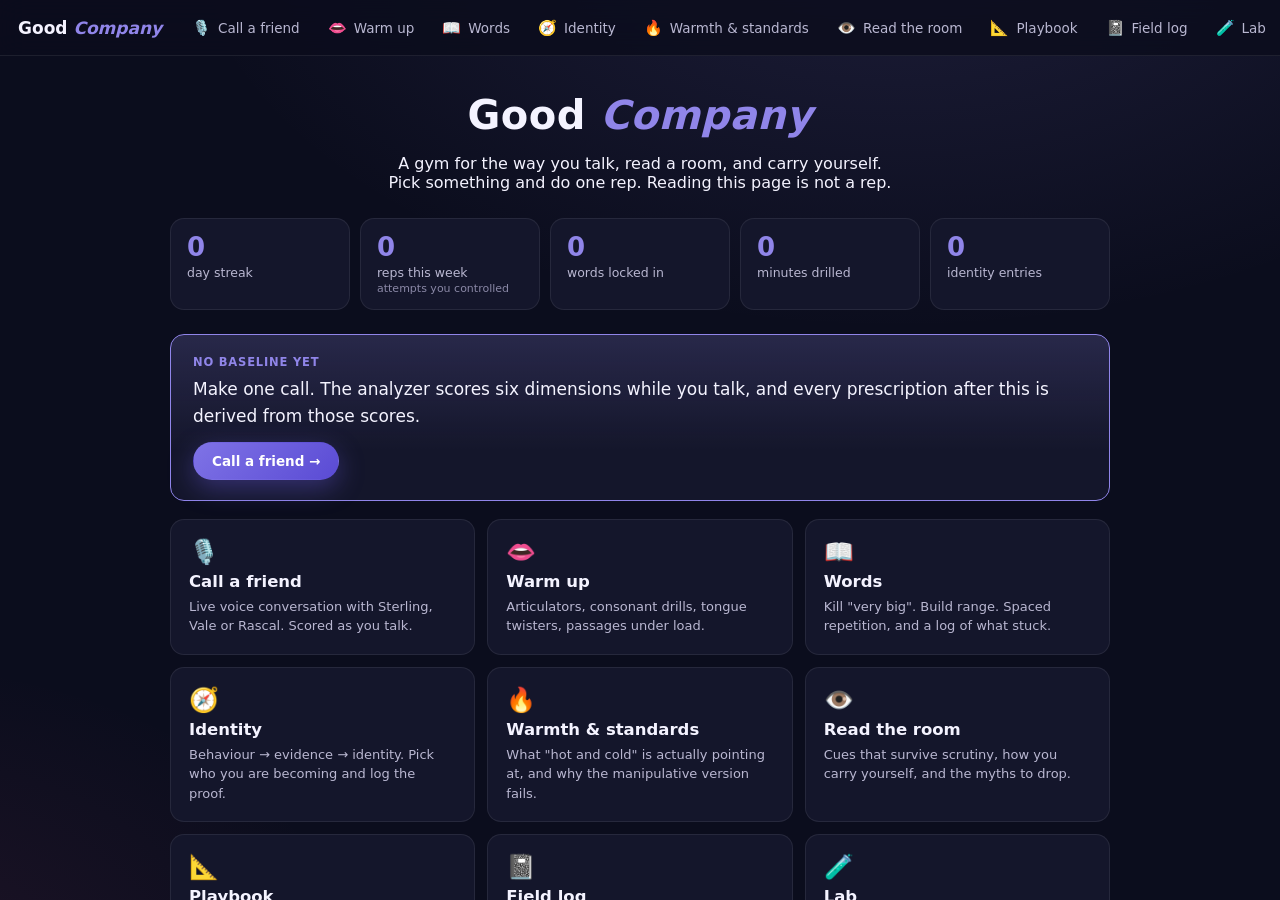
==== commit ce31859b: "Close the loop: field log, lab, signals, and a prescription engine Turns the gym into a system that " ====
--- a/charisma-coach/frontend/index.html
+++ b/charisma-coach/frontend/index.html
@@ -4,7 +4,7 @@
 <meta charset="UTF-8" />
 <meta name="viewport" content="width=device-width, initial-scale=1.0" />
 <title>Good Company — a friend on the line</title>
-<link rel="stylesheet" href="styles.css" />
+<link rel="stylesheet" href="styles.css?v=4" />
 <link rel="icon" href="data:image/svg+xml,<svg xmlns='http://www.w3.org/2000/svg' viewBox='0 0 100 100'><text y='.9em' font-size='90'>🎙️</text></svg>" />
 </head>
 <body>
@@ -20,6 +20,9 @@
 <main id="mod-warmth"   class="screen hidden"></main>
 <main id="mod-body"     class="screen hidden"></main>
 <main id="mod-playbook" class="screen hidden"></main>
+<main id="mod-field"    class="screen hidden"></main>
+<main id="mod-lab"      class="screen hidden"></main>
+<main id="mod-signals"  class="screen hidden"></main>
 
 <!-- ======================= SETUP OVERLAY ======================= -->
 <div id="setup" class="overlay hidden">
@@ -177,13 +180,14 @@
   </div>
 </div>
 
-<script src="content-voice.js"></script>
-<script src="content-read.js"></script>
-<script src="store.js"></script>
-<script src="audio.js"></script>
-<script src="character.js"></script>
-<script src="hud.js"></script>
-<script src="gym.js"></script>
-<script src="app.js"></script>
+<script src="content-voice.js?v=4"></script>
+<script src="content-read.js?v=4"></script>
+<script src="store.js?v=4"></script>
+<script src="audio.js?v=4"></script>
+<script src="character.js?v=4"></script>
+<script src="hud.js?v=4"></script>
+<script src="gym.js?v=4"></script>
+<script src="evolve.js?v=4"></script>
+<script src="app.js?v=4"></script>
 </body>
 </html>
--- a/charisma-coach/frontend/styles.css
+++ b/charisma-coach/frontend/styles.css
@@ -651,3 +651,83 @@
   .ev-day { flex-basis: 68px; }
   .mod-head h2 { font-size: 22px; }
 }
+
+/* ==========================================================================
+   ECOSYSTEM — prescription, field log, lab, signals.
+   Chart colours are validated against surface #14162b: single-hue accent for
+   magnitude, amber only as a non-adjacent highlight, diverging danger↔accent
+   with a neutral midpoint. Green is never adjacent to amber (protan ΔE 3.0).
+   ========================================================================== */
+
+/* ---- the prescription: one action, never a menu ---- */
+.rx-panel {
+  border-color: var(--accent);
+  background: linear-gradient(180deg, var(--accent-soft), transparent 70%), var(--surface-1);
+  margin-bottom: 18px;
+}
+.rx-why {
+  font-size: 11.5px; text-transform: uppercase; letter-spacing: .8px;
+  color: var(--accent); margin-bottom: 7px; font-weight: 700;
+}
+.rx-what { font-size: 17px; line-height: 1.6; color: var(--text-primary); margin-bottom: 8px; }
+.rx-detail { font-size: 13.5px; color: var(--text-secondary); line-height: 1.6; margin-bottom: 12px; }
+.rx-panel .btn { margin-top: 4px; }
+
+/* ---- charts ---- */
+.viz { width: 100%; height: auto; display: block; margin: 10px 0 4px; }
+.viz-lab { font-size: 13px; fill: var(--text-secondary); font-family: var(--font); }
+.viz-val { font-size: 13px; fill: var(--text-muted); font-family: var(--font); }
+.viz-flag { font-size: 11px; fill: var(--ferguson-c); font-family: var(--font); letter-spacing: .4px; }
+
+/* ---- forms shared by field + lab ---- */
+.f-lab {
+  display: block; font-size: 11.5px; letter-spacing: .6px; text-transform: uppercase;
+  color: var(--text-muted); margin: 14px 0 6px;
+}
+.f-input, .f-select, .f-area {
+  width: 100%; padding: 10px 13px; border-radius: 10px; font-size: 14px;
+  background: var(--page); border: 1px solid var(--hairline);
+  color: var(--text-primary); font-family: var(--font);
+}
+.f-area { min-height: 78px; resize: vertical; line-height: 1.6; }
+.f-input:focus, .f-select:focus, .f-area:focus { outline: none; border-color: var(--accent); }
+.opt-row { display: flex; gap: 6px; flex-wrap: wrap; }
+.opt {
+  padding: 7px 13px; border-radius: 999px; font-size: 12.5px; cursor: pointer;
+  background: var(--surface-2); border: 1px solid var(--hairline);
+  color: var(--text-secondary); font-family: var(--font);
+}
+.opt:hover { border-color: var(--accent); color: var(--text-primary); }
+.opt.on { background: var(--accent-soft); border-color: var(--accent); color: var(--text-primary); }
+.two-col { display: grid; grid-template-columns: 2fr 1fr; gap: 12px; }
+.note-row td { padding-top: 0 !important; }
+
+/* ---- lab ---- */
+.exp { padding: 14px 0; border-bottom: 1px solid var(--hairline); }
+.exp:last-child { border-bottom: 0; }
+.exp-top { display: flex; gap: 10px; align-items: baseline; margin-bottom: 4px; }
+.exp-top strong { font-size: 14.5px; line-height: 1.5; }
+.exp-bar { height: 5px; border-radius: 3px; background: var(--grid); margin: 9px 0; overflow: hidden; }
+.exp-fill { height: 100%; background: var(--accent); border-radius: 3px; }
+.exp.done { opacity: .78; }
+.pb { padding: 12px 0; border-bottom: 1px solid var(--hairline); }
+.pb:last-child { border-bottom: 0; }
+.pb-move { font-size: 15px; color: var(--text-primary); line-height: 1.55; }
+.pb-note {
+  margin-top: 6px; padding: 8px 12px; border-left: 3px solid var(--accent);
+  background: var(--accent-soft); border-radius: 0 8px 8px 0;
+  font-size: 13.5px; color: var(--text-secondary); line-height: 1.6;
+}
+
+/* ---- signals ---- */
+.review-auto {
+  padding: 11px 14px; background: var(--surface-2); border-radius: 10px;
+  font-size: 13.5px; color: var(--text-secondary); line-height: 1.65; margin-bottom: 12px;
+}
+
+@media (max-width: 720px) {
+  .two-col { grid-template-columns: 1fr; }
+  .rx-what { font-size: 15.5px; }
+  .viz-lab, .viz-val { font-size: 15px; }
+  .viz-flag { font-size: 13px; }
+}
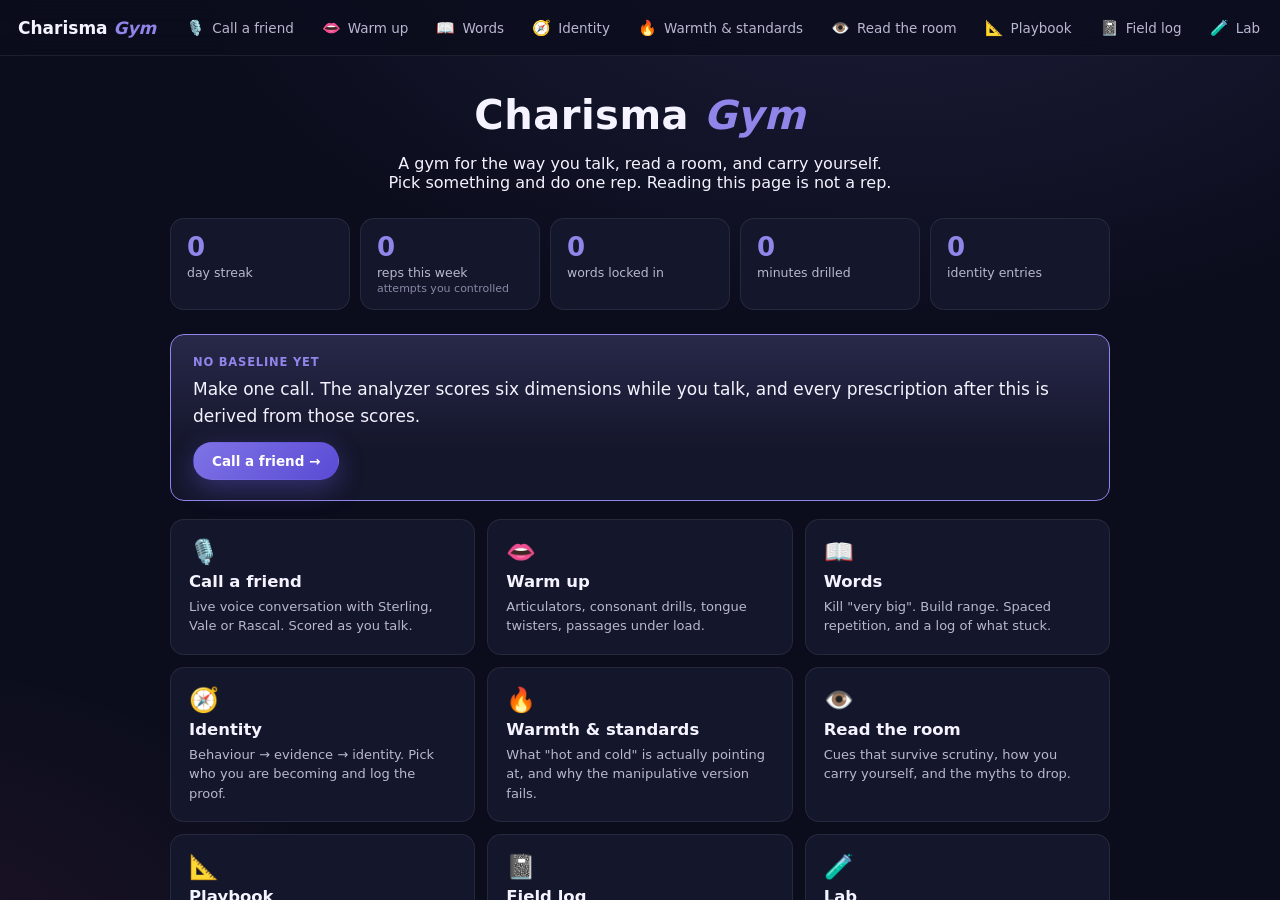
==== commit e3b95e97: "Rename the product to Charisma Gym Name, slug and domain all follow: - UI brand, page title, backend" ====
--- a/charisma-coach/frontend/index.html
+++ b/charisma-coach/frontend/index.html
@@ -3,8 +3,8 @@
 <head>
 <meta charset="UTF-8" />
 <meta name="viewport" content="width=device-width, initial-scale=1.0" />
-<title>Good Company — a friend on the line</title>
-<link rel="stylesheet" href="styles.css?v=4" />
+<title>Charisma Gym — train the way you talk</title>
+<link rel="stylesheet" href="styles.css?v=5" />
 <link rel="icon" href="data:image/svg+xml,<svg xmlns='http://www.w3.org/2000/svg' viewBox='0 0 100 100'><text y='.9em' font-size='90'>🎙️</text></svg>" />
 </head>
 <body>
@@ -29,7 +29,7 @@
   <div class="setup-card">
     <a class="back-link" data-go="hub" href="#hub">← everything else</a>
     <div class="brand">
-      <h1>Good <em>Company</em></h1>
+      <h1>Charisma <em>Gym</em></h1>
       <p class="sub">A friend on the line, whenever you want to talk.<br/>
       Talk about anything — and quietly get better at talking.</p>
     </div>
@@ -66,7 +66,7 @@
 <div id="app" class="app hidden">
   <header class="topbar">
     <div class="brand-inline">
-      <span class="brand-name">Good <em>Company</em></span>
+      <span class="brand-name">Charisma <em>Gym</em></span>
     </div>
     <div class="session-meta">
       <span id="coach-chip" class="chip chip-coach">—</span>
@@ -180,14 +180,14 @@
   </div>
 </div>
 
-<script src="content-voice.js?v=4"></script>
-<script src="content-read.js?v=4"></script>
-<script src="store.js?v=4"></script>
-<script src="audio.js?v=4"></script>
-<script src="character.js?v=4"></script>
-<script src="hud.js?v=4"></script>
-<script src="gym.js?v=4"></script>
-<script src="evolve.js?v=4"></script>
-<script src="app.js?v=4"></script>
+<script src="content-voice.js?v=5"></script>
+<script src="content-read.js?v=5"></script>
+<script src="store.js?v=5"></script>
+<script src="audio.js?v=5"></script>
+<script src="character.js?v=5"></script>
+<script src="hud.js?v=5"></script>
+<script src="gym.js?v=5"></script>
+<script src="evolve.js?v=5"></script>
+<script src="app.js?v=5"></script>
 </body>
 </html>
--- a/charisma-coach/frontend/styles.css
+++ b/charisma-coach/frontend/styles.css
@@ -361,7 +361,7 @@
 
 /* ==========================================================================
    GYM SHELL — top nav, screens, hub, and the training modules.
-   Appended when Good Company grew from a call app into a full gym.
+   Appended when Charisma Gym grew from a call app into a full gym.
    ========================================================================== */
 
 .topnav {
